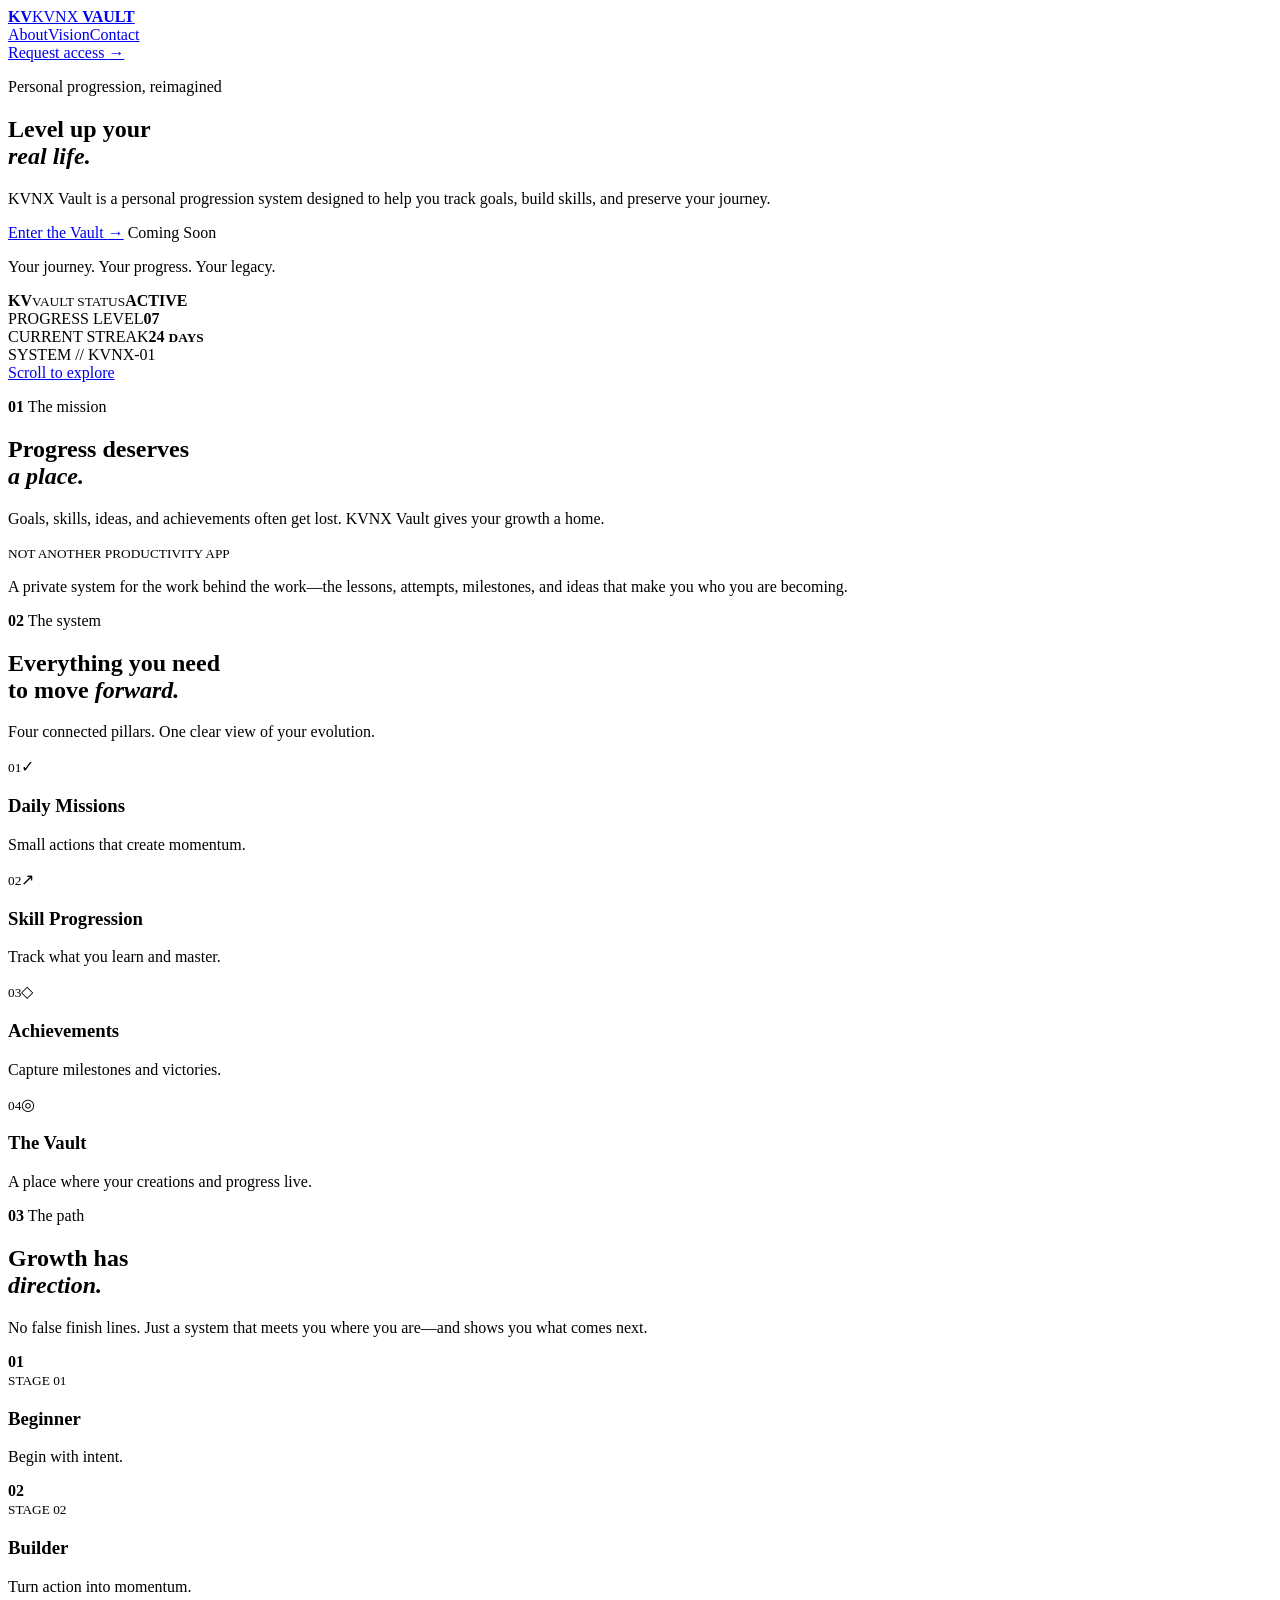
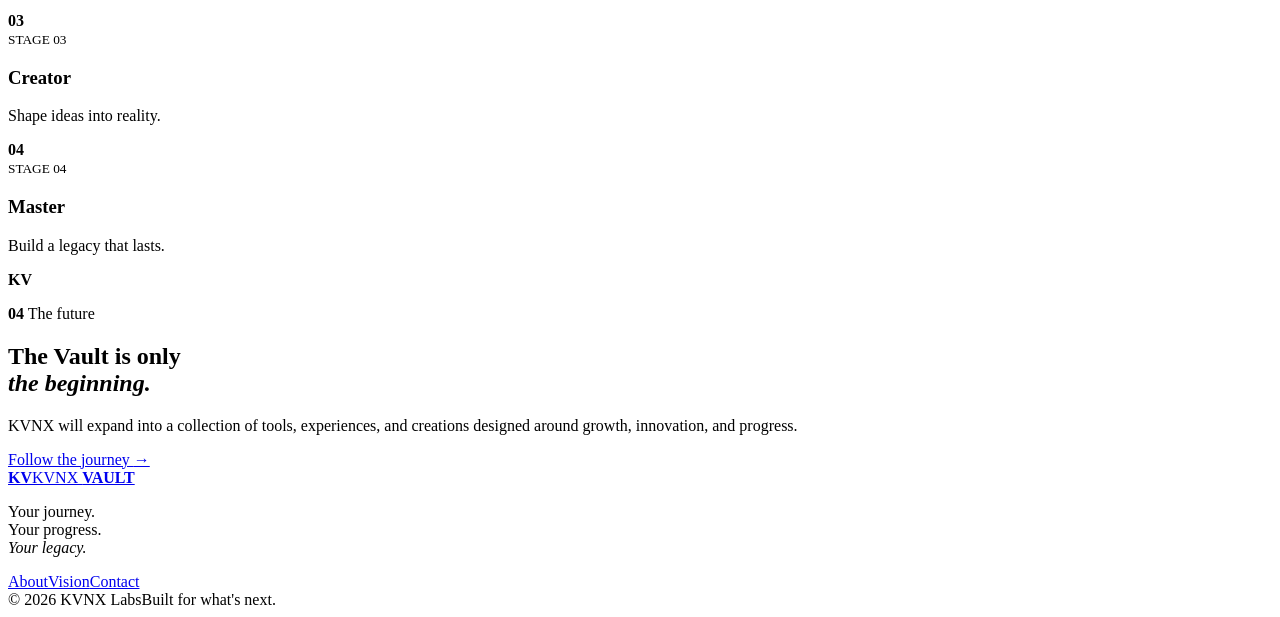
==== index.html @ 247575ec "Add initial HTML structure for KVNX Vault This file contains the initial HTML structure for the KVNX" ====
<!doctype html>
<html lang="en">
<head>
  <meta charset="utf-8">
  <meta name="viewport" content="width=device-width,initial-scale=1">
  <meta name="description" content="KVNX Vault is a personal progression system for goals, skills, achievements, and legacy.">
  <title>KVNX Vault — Level up your real life</title>
  <link rel="stylesheet" href="style.css">
  <script src="script.js" defer></script>
</head>
<body>
<main>
  <header class="header"><a class="brand" href="#top" aria-label="KVNX Vault home"><span class="mark"><b>KV</b></span><span>KVNX <b>VAULT</b></span></a><nav aria-label="Primary navigation"><a href="#mission">About</a><a href="#vision">Vision</a><a href="#contact">Contact</a></nav><a class="header-cta" href="#access">Request access <span class="arrow">→</span></a></header>
  <section class="hero" id="top"><div class="hero-copy intro"><p class="eyebrow"><i></i> Personal progression, reimagined</p><h1>Level up your<br><em>real life.</em></h1><p class="lede">KVNX Vault is a personal progression system designed to help you track goals, build skills, and preserve your journey.</p><div class="actions" id="access"><a class="button primary" href="#features">Enter the Vault <span class="arrow">→</span></a><span class="button secondary"><i class="status"></i> Coming Soon</span></div><p class="tagline">Your journey. Your progress. Your legacy.</p></div>
    <div class="vault-visual intro delay" aria-label="Conceptual personal progression dashboard"><div class="aura"></div><div class="orbit orbit-a"></div><div class="orbit orbit-b"></div><div class="vault"><div class="ring outer"></div><div class="ring middle"></div><div class="ring inner"></div><div class="core"><span class="mark"><b>KV</b></span><small>VAULT STATUS</small><strong>ACTIVE</strong></div></div><div class="metric metric-a"><span>PROGRESS LEVEL</span><strong>07</strong><div class="bar"><i></i></div></div><div class="metric metric-b"><span>CURRENT STREAK</span><strong>24 <small>DAYS</small></strong></div><span class="system">SYSTEM // KVNX-01</span></div><a class="scroll" href="#mission">Scroll to explore <i></i></a></section>
  <section class="mission section" id="mission"><p class="label"><b>01</b> The mission</p><div class="reveal"><h2>Progress deserves<br><em>a place.</em></h2><p>Goals, skills, ideas, and achievements often get lost. KVNX Vault gives your growth a home.</p></div><aside class="manifesto reveal"><small>NOT ANOTHER PRODUCTIVITY APP</small><p>A private system for the work behind the work—the lessons, attempts, milestones, and ideas that make you who you are becoming.</p></aside></section>
  <section class="features section" id="features"><div class="section-head reveal"><div><p class="label"><b>02</b> The system</p><h2>Everything you need<br>to move <em>forward.</em></h2></div><p>Four connected pillars. One clear view of your evolution.</p></div><div class="feature-grid">
    <article class="feature reveal"><small>01</small><span class="icon">✓</span><h3>Daily Missions</h3><p>Small actions that create momentum.</p><i class="rule"></i></article>
    <article class="feature reveal"><small>02</small><span class="icon">↗</span><h3>Skill Progression</h3><p>Track what you learn and master.</p><i class="rule"></i></article>
    <article class="feature reveal"><small>03</small><span class="icon">◇</span><h3>Achievements</h3><p>Capture milestones and victories.</p><i class="rule"></i></article>
    <article class="feature reveal"><small>04</small><span class="icon">◎</span><h3>The Vault</h3><p>A place where your creations and progress live.</p><i class="rule"></i></article>
  </div></section>
  <section class="progression section"><div class="path-copy reveal"><p class="label"><b>03</b> The path</p><h2>Growth has<br><em>direction.</em></h2><p>No false finish lines. Just a system that meets you where you are—and shows you what comes next.</p></div><div class="path" role="list">
    <div class="level active reveal" role="listitem"><span class="node"><b>01</b></span><div><small>STAGE 01</small><h3>Beginner</h3><p>Begin with intent.</p></div></div><div class="level reveal" role="listitem"><span class="node"><b>02</b></span><div><small>STAGE 02</small><h3>Builder</h3><p>Turn action into momentum.</p></div></div><div class="level reveal" role="listitem"><span class="node"><b>03</b></span><div><small>STAGE 03</small><h3>Creator</h3><p>Shape ideas into reality.</p></div></div><div class="level reveal" role="listitem"><span class="node"><b>04</b></span><div><small>STAGE 04</small><h3>Master</h3><p>Build a legacy that lasts.</p></div></div>
  </div></section>
  <section class="vision" id="vision"><div class="grid"></div><div class="ghost"><span class="mark"><b>KV</b></span></div><div class="vision-copy reveal"><p class="label"><b>04</b> The future</p><h2>The Vault is only<br><em>the beginning.</em></h2><p>KVNX will expand into a collection of tools, experiences, and creations designed around growth, innovation, and progress.</p><a href="#contact">Follow the journey <span class="arrow">→</span></a></div></section>
  <footer id="contact"><div class="footer-top"><a class="brand" href="#top"><span class="mark"><b>KV</b></span><span>KVNX <b>VAULT</b></span></a><p>Your journey.<br>Your progress.<br><em>Your legacy.</em></p><nav><a href="#mission">About</a><a href="#vision">Vision</a><a href="mailto:hello@kvnx.com">Contact</a></nav></div><div class="footer-bottom"><span>© 2026 KVNX Labs</span><span>Built for what's next.</span></div></footer>
</main>
</body>
</html>
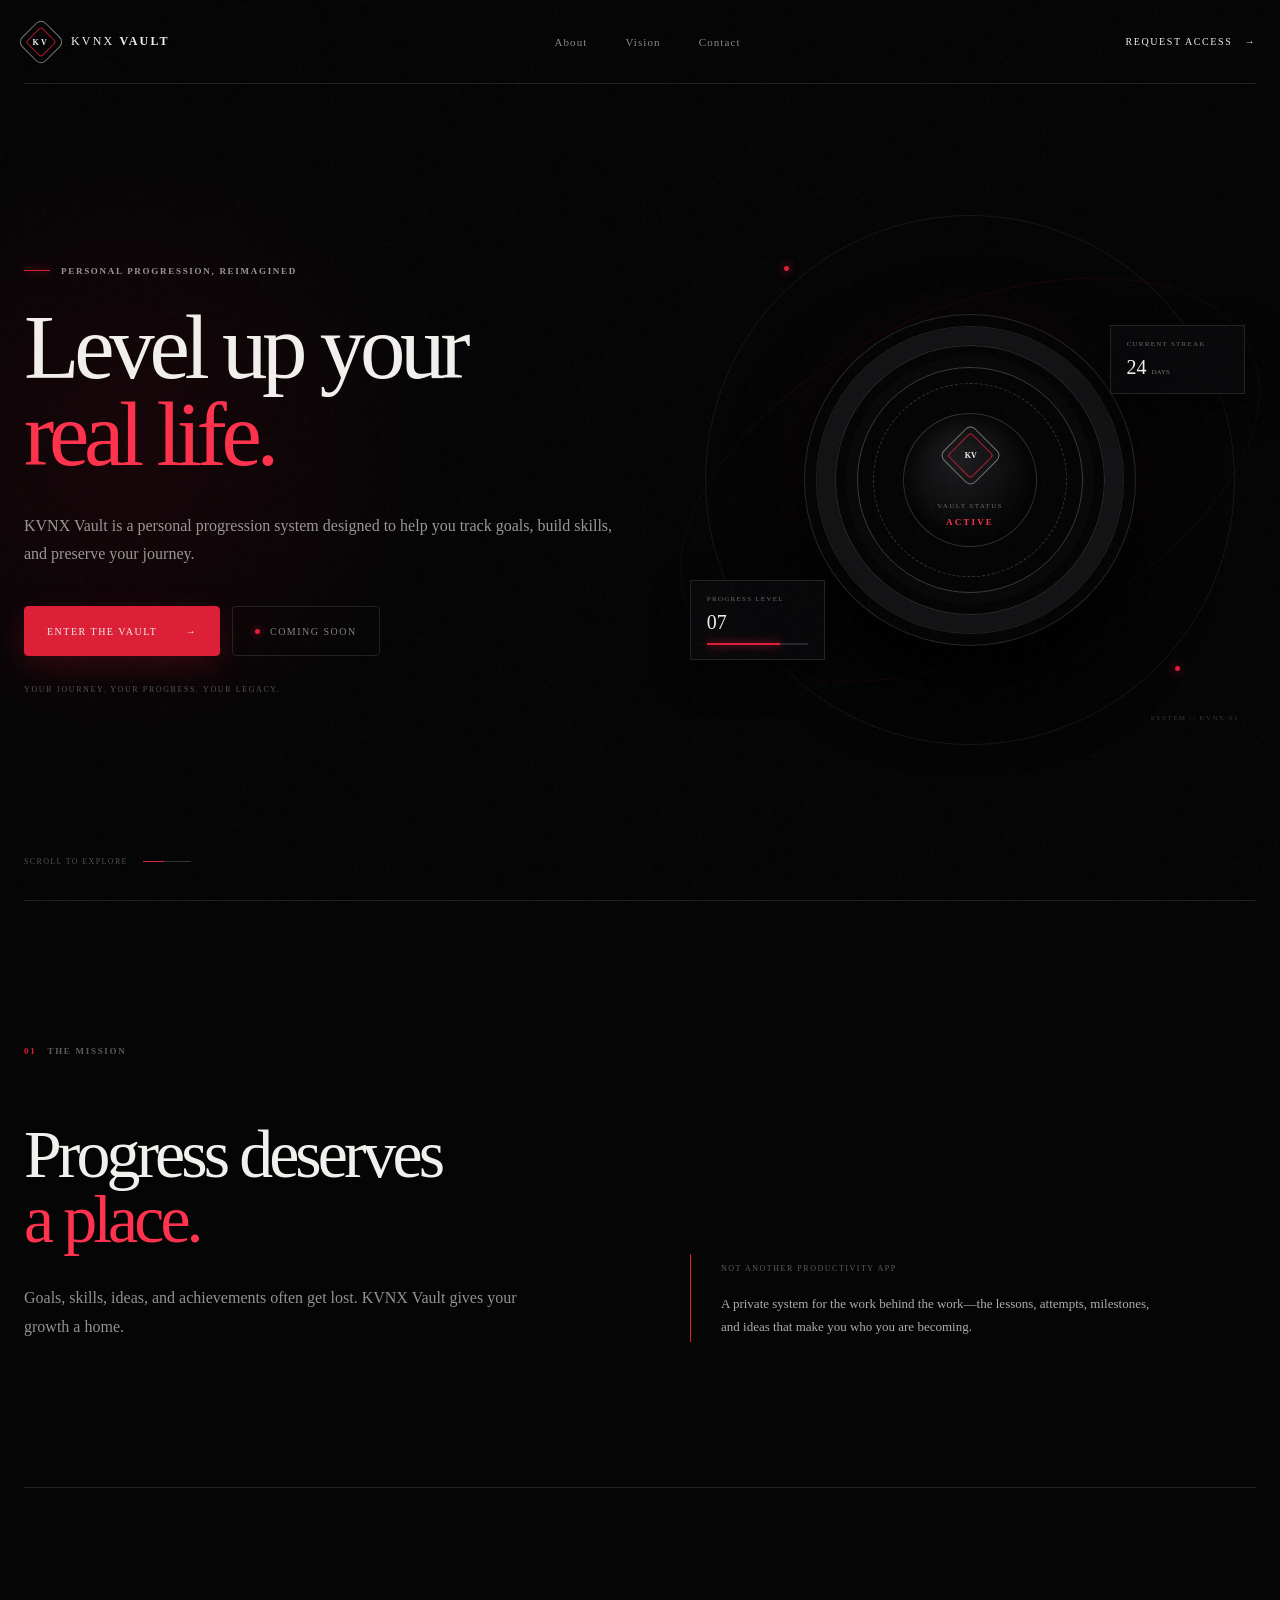
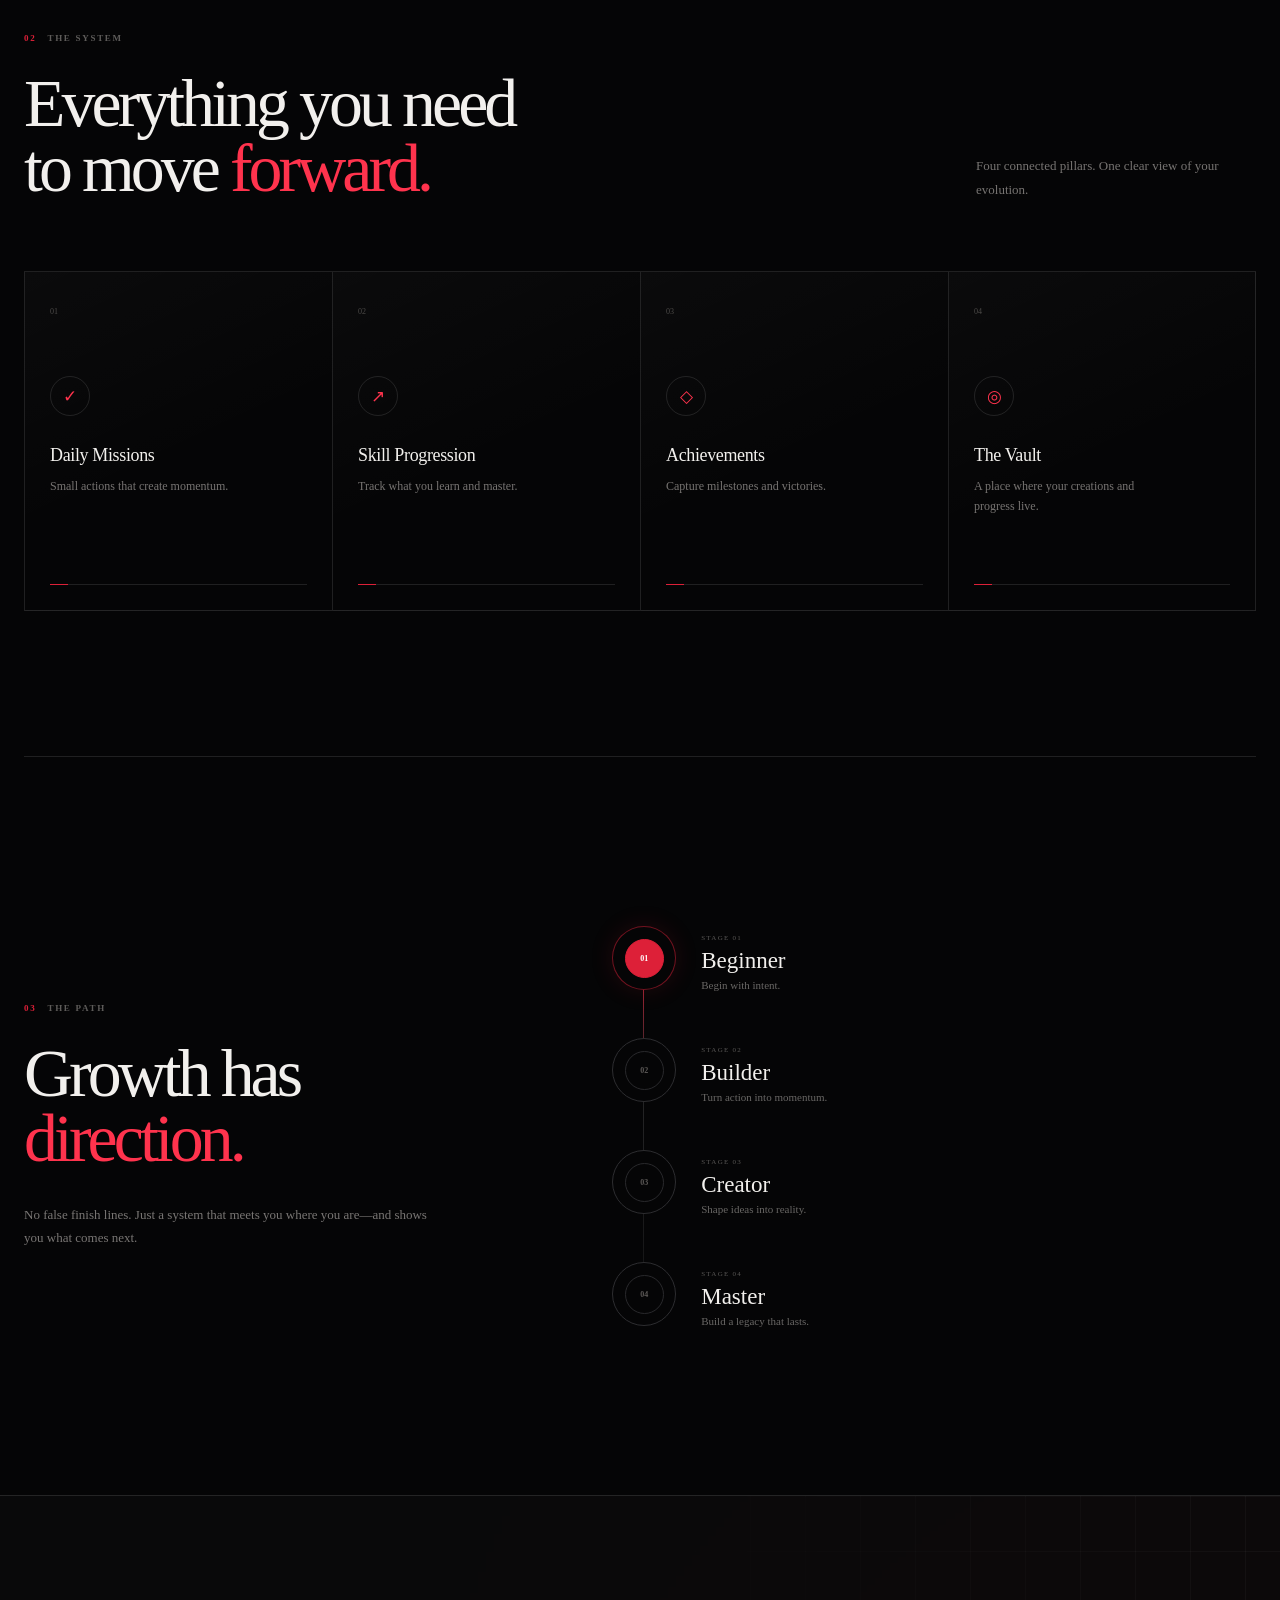
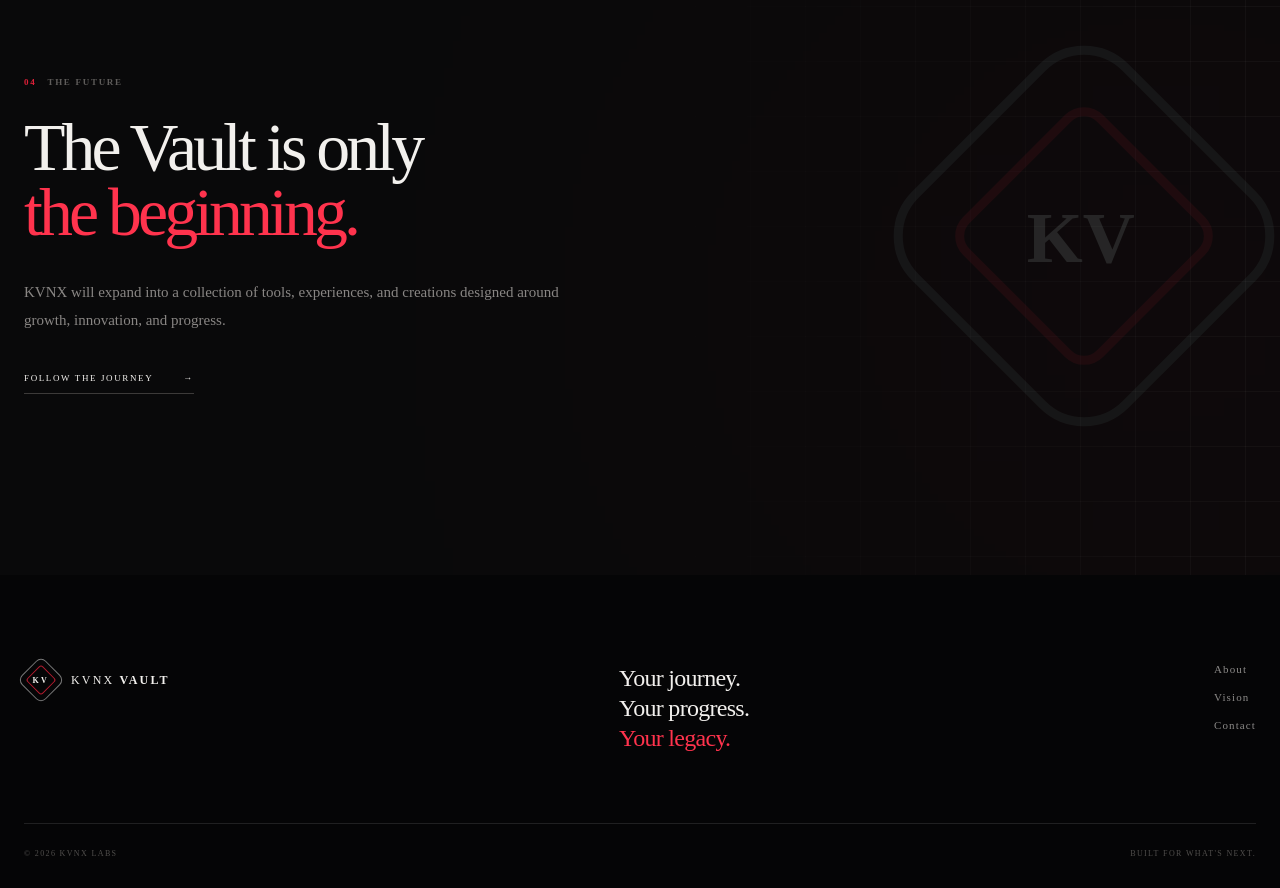
==== commit 91eef04e: "Install Vercel Speed Insights Successfully installed and configured Vercel Speed Insights for the KV" ====
--- a/index.html
+++ b/index.html
@@ -6,6 +6,10 @@
   <meta name="description" content="KVNX Vault is a personal progression system for goals, skills, achievements, and legacy.">
   <title>KVNX Vault — Level up your real life</title>
   <link rel="stylesheet" href="style.css">
+  <script>
+    window.si = window.si || function () { (window.siq = window.siq || []).push(arguments); };
+  </script>
+  <script defer src="/_vercel/speed-insights/script.js"></script>
   <script src="script.js" defer></script>
 </head>
 <body>
--- a/style.css
+++ b/style.css
@@ -0,0 +1,47 @@
+:root { --black:#050506; --panel:#0d0d0f; --white:#f2f0ed; --muted:#858381; --line:rgba(255,255,255,.11); --red:#dd2038; --red2:#ff334d; --max:1240px; }
+* { box-sizing:border-box; }
+html { scroll-behavior:smooth; background:var(--black); }
+body { margin:0; background:var(--black); color:var(--white); font-family:var(--font-geist-sans),Arial,sans-serif; -webkit-font-smoothing:antialiased; overflow-x:hidden; }
+body::after { content:""; position:fixed; inset:0; pointer-events:none; z-index:99; opacity:.025; background:url("data:image/svg+xml,%3Csvg viewBox='0 0 160 160' xmlns='http://www.w3.org/2000/svg'%3E%3Cfilter id='n'%3E%3CfeTurbulence baseFrequency='.9' numOctaves='3'/%3E%3C/filter%3E%3Crect width='100%25' height='100%25' filter='url(%23n)'/%3E%3C/svg%3E"); }
+a { color:inherit; text-decoration:none; }
+em { color:var(--red2); font-style:normal; }
+
+.header { width:min(calc(100% - 48px),var(--max)); height:84px; position:absolute; z-index:10; top:0; left:50%; translate:-50% 0; display:flex; align-items:center; justify-content:space-between; border-bottom:1px solid var(--line); }
+.brand { display:flex; align-items:center; gap:13px; }
+.brand>span { font-size:12px; font-weight:300; letter-spacing:.18em; }.brand>span b { font-weight:700; }
+.mark { position:relative; width:34px; height:34px; display:grid; place-items:center; border:1px solid #777; border-radius:7px; rotate:45deg; }
+.mark::after { content:""; position:absolute; inset:5px; border:1px solid rgba(221,32,56,.8); border-radius:3px; }.mark b { font-size:8px; rotate:-45deg; z-index:1; }
+.header nav,.footer-top nav { display:flex; gap:38px; }.header nav a,.footer-top nav a { font-size:11px; color:#8b8987; letter-spacing:.1em; transition:.25s; }.header nav a:hover,.footer-top nav a:hover { color:white; }
+.header-cta { font-size:10px; text-transform:uppercase; letter-spacing:.16em; display:flex; gap:12px; align-items:center; }.arrow { transition:translate .25s; }.header-cta:hover .arrow,.primary:hover .arrow,.vision-copy a:hover .arrow { translate:4px 0; }
+
+.hero { min-height:820px; height:100svh; max-height:980px; position:relative; overflow:hidden; padding:120px max(24px,calc((100vw - var(--max))/2)) 60px; display:grid; grid-template-columns:1.05fr .95fr; align-items:center; gap:28px; }
+.hero::before { content:""; position:absolute; width:50vw; height:70vh; left:-15%; top:15%; background:radial-gradient(ellipse,rgba(140,10,30,.14),transparent 70%); }
+.hero-copy { position:relative; z-index:2; }.eyebrow,.label { margin:0 0 28px; display:flex; align-items:center; gap:11px; text-transform:uppercase; letter-spacing:.19em; color:#9a9896; font-size:9px; font-weight:600; }.eyebrow i { width:26px; height:1px; background:var(--red); box-shadow:0 0 8px var(--red); }.label { color:#5e5c5a; }.label b { color:var(--red); }
+h1,h2 { margin:0; font-weight:300; line-height:.96; letter-spacing:-.058em; }h1 { font-size:clamp(68px,7.1vw,108px); }.lede { max-width:590px; margin:34px 0 0; color:#9a9896; font-size:16px; line-height:1.75; font-weight:300; }
+.actions { display:flex; gap:12px; margin-top:38px; }.button { min-height:50px; padding:0 22px; border:1px solid var(--line); border-radius:4px; display:flex; align-items:center; gap:28px; text-transform:uppercase; letter-spacing:.15em; font-size:10px; }.primary { background:var(--red); border-color:var(--red); box-shadow:0 10px 32px rgba(221,32,56,.2); transition:.25s; }.primary:hover { background:#ed2841; translate:0 -2px; box-shadow:0 14px 38px rgba(221,32,56,.3); }.secondary { color:#858381; gap:10px; }.status { width:5px; height:5px; border-radius:50%; background:var(--red); box-shadow:0 0 8px var(--red); animation:pulse 2s infinite; }.tagline { margin:29px 0 0; color:#545250; font-size:8px; letter-spacing:.2em; text-transform:uppercase; }
+
+.vault-visual { height:620px; display:grid; place-items:center; position:relative; isolation:isolate; }.aura { position:absolute; width:450px; height:450px; border-radius:50%; background:radial-gradient(circle,rgba(210,20,48,.25),rgba(100,5,24,.06) 48%,transparent 70%); filter:blur(10px); }.orbit { position:absolute; border:1px solid rgba(255,255,255,.075); border-radius:50%; }.orbit-a { width:530px;height:530px;animation:rotate 50s linear infinite; }.orbit-b { width:620px;height:340px;rotate:-25deg;border-color:rgba(221,32,56,.1); }.orbit-a::before,.orbit-a::after { content:"";position:absolute;width:5px;height:5px;border-radius:50%;background:var(--red);box-shadow:0 0 10px var(--red); }.orbit-a::before{top:50px;left:78px}.orbit-a::after{right:54px;bottom:73px}
+.vault { position:relative; width:330px;height:330px;border-radius:50%;display:grid;place-items:center;background:#050506;box-shadow:0 0 0 1px #27272a,0 40px 80px #000; }.ring { position:absolute;border-radius:50%; }.outer { inset:12px;border:18px solid #131315;box-shadow:inset 0 0 0 1px #2c2c30,0 0 0 1px #222; }.middle { inset:52px;border:1px solid #3b3b3f;box-shadow:0 0 0 11px #09090a; }.middle::before { content:"";position:absolute;inset:15px;border:1px dashed #333;border-radius:50%; }.inner { inset:98px;border:1px solid rgba(255,255,255,.15);background:radial-gradient(circle at 42% 35%,#1d1d20,#080809 62%);box-shadow:inset 0 0 25px #000; }.core { z-index:2;display:flex;flex-direction:column;align-items:center; }.core .mark { width:45px;height:45px;margin-bottom:24px; }.core small { color:#6c6a68;font-size:7px;letter-spacing:.2em; }.core strong { margin-top:7px;color:var(--red2);font-size:9px;letter-spacing:.24em; }
+.metric { position:absolute;z-index:4;min-width:135px;padding:14px 16px;border:1px solid var(--line);background:rgba(11,11,13,.8);backdrop-filter:blur(10px);box-shadow:0 14px 35px #0008; }.metric>span { display:block;color:#6b6967;font-size:7px;letter-spacing:.18em;margin-bottom:8px; }.metric strong { font-size:20px;font-weight:300; }.metric strong small { color:#777;font-size:7px; }.metric-a { left:1%;bottom:21%; }.metric-b { right:2%;top:25%; }.bar { height:2px;background:#29292c;margin-top:9px; }.bar i { display:block;width:72%;height:100%;background:var(--red);box-shadow:0 0 8px var(--red); }.system { position:absolute;right:3%;bottom:11%;color:#3c3a39;font-size:7px;letter-spacing:.2em; }
+.scroll { position:absolute;left:max(24px,calc((100vw - var(--max))/2));bottom:34px;color:#53514f;font-size:8px;text-transform:uppercase;letter-spacing:.17em;display:flex;gap:15px;align-items:center; }.scroll i { width:48px;height:1px;background:#333;position:relative;overflow:hidden; }.scroll i::after { content:"";position:absolute;width:45%;height:100%;background:var(--red);animation:scan 2.6s infinite; }
+
+.section { width:min(calc(100% - 48px),var(--max));margin:auto;padding:145px 0;border-top:1px solid var(--line); }.mission { display:grid;grid-template-columns:1fr 1fr;gap:38px 100px; }.mission>.label { grid-column:1/-1; }.mission h2,.section-head h2,.progression h2,.vision h2 { font-size:clamp(48px,5.3vw,76px); }.mission>div>p { max-width:540px;margin:32px 0 0;color:#94918f;font-size:16px;line-height:1.8; }.manifesto { align-self:end;max-width:470px;border-left:1px solid var(--red);padding:3px 0 3px 30px; }.manifesto small { color:#5f5d5b;font-size:8px;letter-spacing:.19em; }.manifesto p { margin:17px 0 0;color:#afacaa;font-size:13px;line-height:1.8; }
+.section-head { display:flex;justify-content:space-between;align-items:end;margin-bottom:70px; }.section-head>p { max-width:280px;margin:0;color:#777472;font-size:13px;line-height:1.8; }.feature-grid { display:grid;grid-template-columns:repeat(4,1fr); }.feature { min-height:340px;padding:28px 25px;position:relative;border:1px solid var(--line);border-right:0;overflow:hidden;background:linear-gradient(155deg,#ffffff06,transparent 55%);transition:.35s; }.feature:last-child { border-right:1px solid var(--line); }.feature:hover { translate:0 -8px;border-color:#ffffff38;background:linear-gradient(155deg,#ffffff0c,transparent 58%); }.feature>small { color:#4d4b49;font-size:8px; }.icon { width:40px;height:40px;margin-top:58px;border:1px solid var(--line);border-radius:50%;display:grid;place-items:center;color:var(--red2);font-size:17px; }.feature h3 { margin:29px 0 11px;font-size:18px;font-weight:400;letter-spacing:-.02em; }.feature p { max-width:190px;margin:0;color:#777472;font-size:12px;line-height:1.65; }.rule { position:absolute;left:25px;right:25px;bottom:25px;height:1px;background:var(--line); }.rule::before { content:"";position:absolute;width:18px;height:1px;background:var(--red); }
+
+.progression { display:grid;grid-template-columns:.82fr 1.18fr;gap:11vw;align-items:center; }.path-copy>p:last-child { max-width:410px;margin:32px 0 0;color:#797674;font-size:13px;line-height:1.8; }.path { position:relative; }.path::before { content:"";position:absolute;left:31px;top:35px;bottom:35px;width:1px;background:linear-gradient(var(--red),#ffffff22 37%,#ffffff0d); }.level { min-height:112px;display:grid;grid-template-columns:64px 1fr;align-items:center;gap:25px;opacity:.57;transition:.3s; }.level:hover,.level.active { opacity:1; }.node { width:64px;height:64px;border-radius:50%;background:var(--black);border:1px solid #2d2d30;display:grid;place-items:center;z-index:1; }.node b { width:39px;height:39px;border-radius:50%;border:1px solid #29292c;display:grid;place-items:center;color:#5c5957;font-size:8px; }.active .node { border-color:#dd203880;box-shadow:0 0 24px #dd203820; }.active .node b { background:var(--red);border-color:var(--red);color:white; }.level small { color:#595755;font-size:7px;letter-spacing:.18em; }.level h3 { margin:4px 0 5px;font-size:23px;font-weight:300; }.level p { margin:0;color:#696765;font-size:11px; }
+
+.vision { min-height:680px;padding:145px max(24px,calc((100vw - var(--max))/2));position:relative;overflow:hidden;display:flex;align-items:center;background:#09090a;border-top:1px solid var(--line); }.grid { position:absolute;inset:0 0 0 50%;background-image:linear-gradient(#ffffff09 1px,transparent 1px),linear-gradient(90deg,#ffffff09 1px,transparent 1px);background-size:55px 55px;mask-image:linear-gradient(90deg,transparent,#000); }.ghost { position:absolute;right:14%;scale:9;opacity:.12; }.ghost::before { content:"";position:absolute;width:50px;height:50px;background:var(--red);filter:blur(35px); }.vision-copy { max-width:730px;z-index:1; }.vision-copy>p:not(.label) { max-width:570px;margin:34px 0 0;color:#898684;font-size:15px;line-height:1.85; }.vision-copy>a { margin-top:38px;padding-bottom:10px;border-bottom:1px solid #3c3a39;display:inline-flex;gap:30px;text-transform:uppercase;font-size:9px;letter-spacing:.18em; }
+
+footer { width:min(calc(100% - 48px),var(--max));margin:auto;padding:88px 0 30px; }.footer-top { display:grid;grid-template-columns:1fr 1fr auto;align-items:start;padding-bottom:70px; }.footer-top>p { margin:0;font-size:24px;line-height:1.25;font-weight:300;letter-spacing:-.03em; }.footer-top nav { flex-direction:column;gap:16px; }.footer-bottom { padding-top:25px;border-top:1px solid var(--line);display:flex;justify-content:space-between;color:#504e4c;font-size:8px;letter-spacing:.17em;text-transform:uppercase; }
+
+.intro { animation:intro .9s cubic-bezier(.2,.7,.2,1) both; }.delay { animation-delay:.18s; }.reveal { animation:reveal .8s both;animation-timeline:view();animation-range:entry 5% cover 24%; }
+@keyframes intro { from{opacity:0;translate:0 18px}to{opacity:1;translate:0 0} }@keyframes reveal { from{opacity:0;transform:translateY(18px)}to{opacity:1;transform:translateY(0)} }@keyframes rotate{to{transform:rotate(360deg)}}@keyframes pulse{50%{opacity:.3}}@keyframes scan{from{left:-50%}to{left:110%}}
+
+@media(max-width:1024px){.hero{grid-template-columns:1fr 420px}.vault-visual{scale:.85}.feature-grid{grid-template-columns:repeat(2,1fr)}.feature:nth-child(2){border-right:1px solid var(--line)}.feature:nth-child(n+3){border-top:0}.progression{gap:60px}}
+@media(max-width:760px){.header{width:calc(100% - 36px);height:70px}.header nav,.header-cta{display:none}.brand>span{font-size:11px}.mark{width:29px;height:29px}.hero{min-height:900px;height:auto;max-height:none;padding:130px 18px 65px;display:block}h1{font-size:clamp(55px,17vw,74px)}.lede{font-size:15px}.actions{max-width:290px;flex-direction:column}.button{justify-content:space-between}.secondary{justify-content:flex-start}.vault-visual{height:500px;margin:20px -65px -35px;scale:.7}.scroll{display:none}.section{width:calc(100% - 36px);padding:100px 0}.mission,.progression{grid-template-columns:1fr;gap:58px}.mission>.label{grid-column:auto;margin-bottom:-10px}.manifesto{padding-left:22px}.mission h2,.section-head h2,.progression h2,.vision h2{font-size:clamp(45px,13vw,60px)}.section-head{display:block}.section-head>p{margin-top:28px}.feature-grid{grid-template-columns:1fr}.feature{min-height:290px;border-right:1px solid var(--line);border-top:0}.feature:first-child{border-top:1px solid var(--line)}.icon{margin-top:38px}.vision{min-height:620px;padding:105px 18px}.grid{left:15%}.ghost{right:20%;scale:6;opacity:.09}footer{width:calc(100% - 36px);padding-top:70px}.footer-top{grid-template-columns:1fr;gap:48px}.footer-top nav{flex-direction:row;gap:28px}.footer-bottom{gap:20px}}
+@media(prefers-reduced-motion:reduce){html{scroll-behavior:auto}*,*::before,*::after{animation-duration:.01ms!important;animation-iteration-count:1!important}}
+
+@supports not (animation-timeline: view()) {
+  .reveal { opacity: 0; animation: none; transform: translateY(18px); transition: opacity .7s ease, transform .7s ease; }
+  .reveal.is-visible { opacity: 1; transform: translateY(0); }
+}
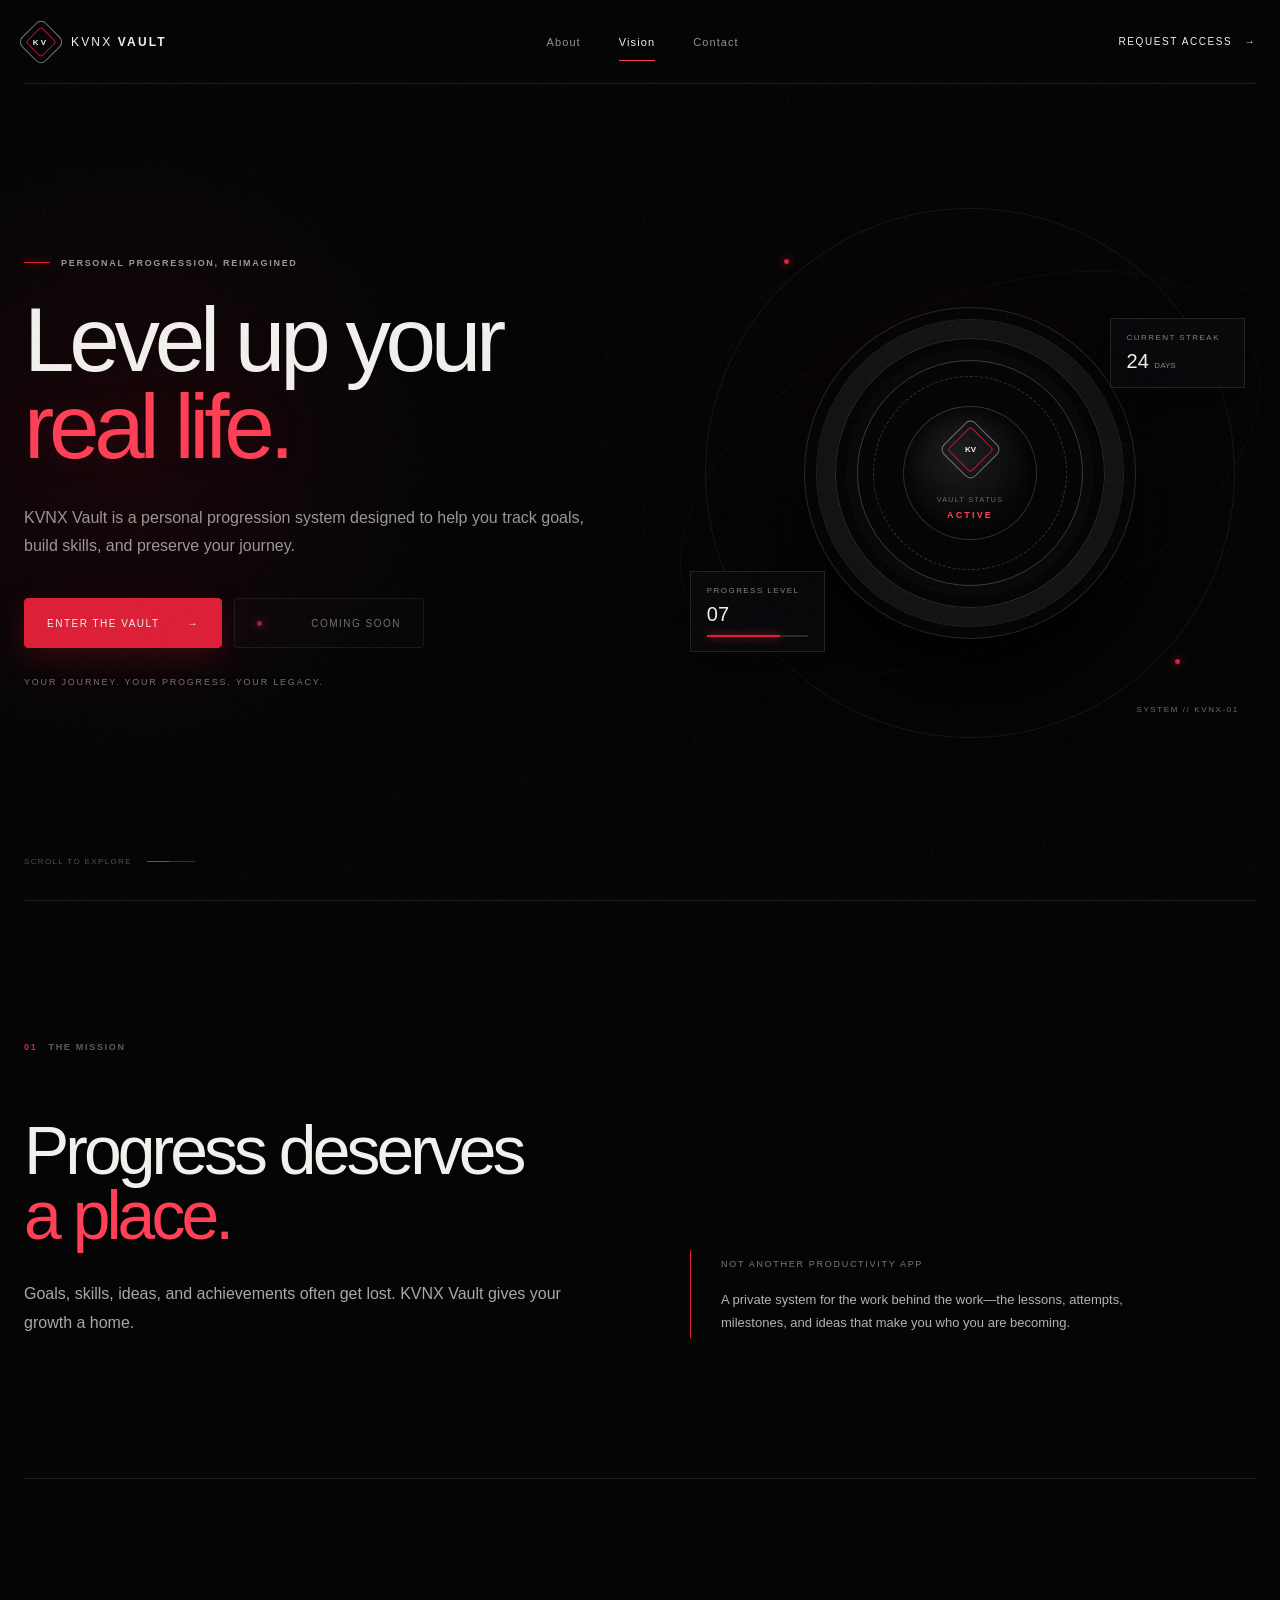
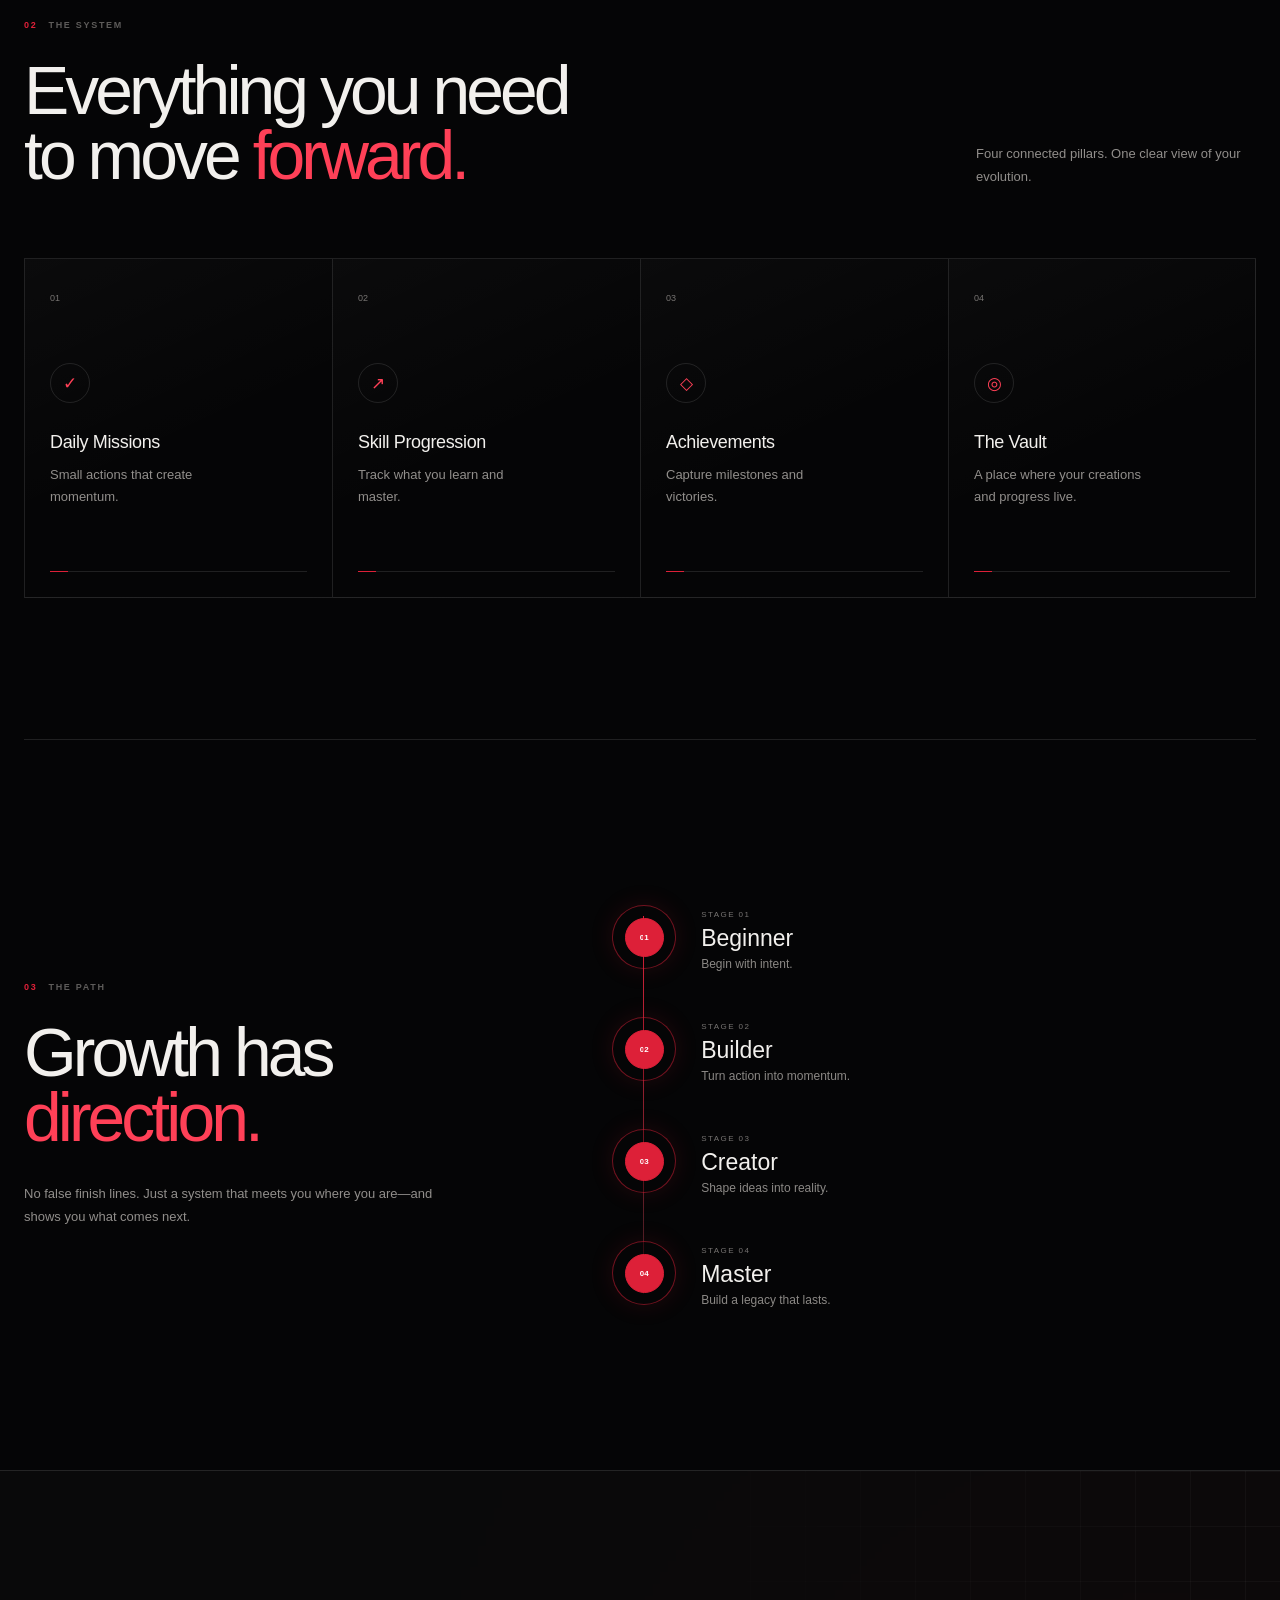
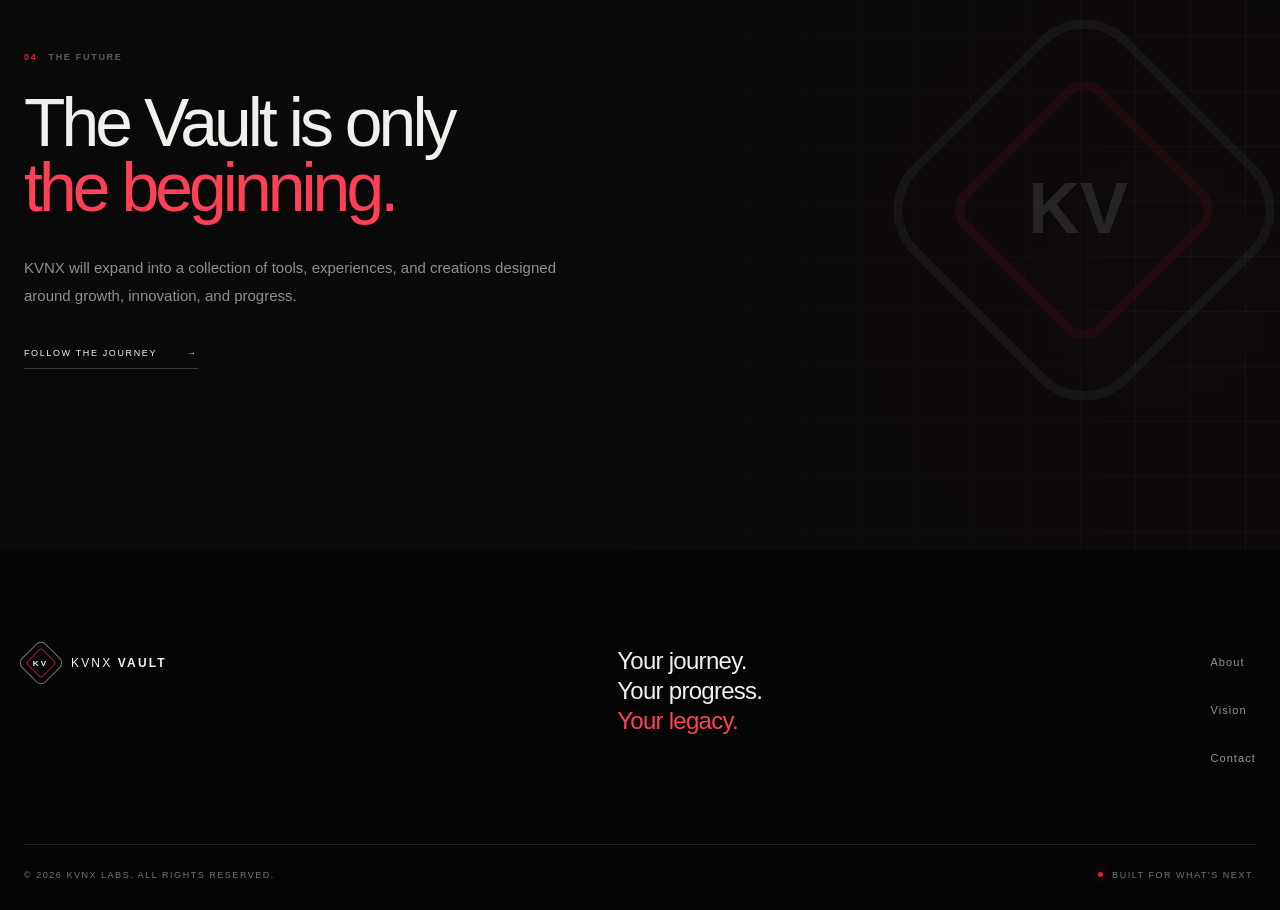
==== commit 9bd41c14: "Sprint 1 complete" ====
--- a/index.html
+++ b/index.html
@@ -1,34 +1,265 @@
 <!doctype html>
 <html lang="en">
-<head>
-  <meta charset="utf-8">
-  <meta name="viewport" content="width=device-width,initial-scale=1">
-  <meta name="description" content="KVNX Vault is a personal progression system for goals, skills, achievements, and legacy.">
-  <title>KVNX Vault — Level up your real life</title>
-  <link rel="stylesheet" href="style.css">
-  <script>
-    window.si = window.si || function () { (window.siq = window.siq || []).push(arguments); };
-  </script>
-  <script defer src="/_vercel/speed-insights/script.js"></script>
-  <script src="script.js" defer></script>
-</head>
-<body>
-<main>
-  <header class="header"><a class="brand" href="#top" aria-label="KVNX Vault home"><span class="mark"><b>KV</b></span><span>KVNX <b>VAULT</b></span></a><nav aria-label="Primary navigation"><a href="#mission">About</a><a href="#vision">Vision</a><a href="#contact">Contact</a></nav><a class="header-cta" href="#access">Request access <span class="arrow">→</span></a></header>
-  <section class="hero" id="top"><div class="hero-copy intro"><p class="eyebrow"><i></i> Personal progression, reimagined</p><h1>Level up your<br><em>real life.</em></h1><p class="lede">KVNX Vault is a personal progression system designed to help you track goals, build skills, and preserve your journey.</p><div class="actions" id="access"><a class="button primary" href="#features">Enter the Vault <span class="arrow">→</span></a><span class="button secondary"><i class="status"></i> Coming Soon</span></div><p class="tagline">Your journey. Your progress. Your legacy.</p></div>
-    <div class="vault-visual intro delay" aria-label="Conceptual personal progression dashboard"><div class="aura"></div><div class="orbit orbit-a"></div><div class="orbit orbit-b"></div><div class="vault"><div class="ring outer"></div><div class="ring middle"></div><div class="ring inner"></div><div class="core"><span class="mark"><b>KV</b></span><small>VAULT STATUS</small><strong>ACTIVE</strong></div></div><div class="metric metric-a"><span>PROGRESS LEVEL</span><strong>07</strong><div class="bar"><i></i></div></div><div class="metric metric-b"><span>CURRENT STREAK</span><strong>24 <small>DAYS</small></strong></div><span class="system">SYSTEM // KVNX-01</span></div><a class="scroll" href="#mission">Scroll to explore <i></i></a></section>
-  <section class="mission section" id="mission"><p class="label"><b>01</b> The mission</p><div class="reveal"><h2>Progress deserves<br><em>a place.</em></h2><p>Goals, skills, ideas, and achievements often get lost. KVNX Vault gives your growth a home.</p></div><aside class="manifesto reveal"><small>NOT ANOTHER PRODUCTIVITY APP</small><p>A private system for the work behind the work—the lessons, attempts, milestones, and ideas that make you who you are becoming.</p></aside></section>
-  <section class="features section" id="features"><div class="section-head reveal"><div><p class="label"><b>02</b> The system</p><h2>Everything you need<br>to move <em>forward.</em></h2></div><p>Four connected pillars. One clear view of your evolution.</p></div><div class="feature-grid">
-    <article class="feature reveal"><small>01</small><span class="icon">✓</span><h3>Daily Missions</h3><p>Small actions that create momentum.</p><i class="rule"></i></article>
-    <article class="feature reveal"><small>02</small><span class="icon">↗</span><h3>Skill Progression</h3><p>Track what you learn and master.</p><i class="rule"></i></article>
-    <article class="feature reveal"><small>03</small><span class="icon">◇</span><h3>Achievements</h3><p>Capture milestones and victories.</p><i class="rule"></i></article>
-    <article class="feature reveal"><small>04</small><span class="icon">◎</span><h3>The Vault</h3><p>A place where your creations and progress live.</p><i class="rule"></i></article>
-  </div></section>
-  <section class="progression section"><div class="path-copy reveal"><p class="label"><b>03</b> The path</p><h2>Growth has<br><em>direction.</em></h2><p>No false finish lines. Just a system that meets you where you are—and shows you what comes next.</p></div><div class="path" role="list">
-    <div class="level active reveal" role="listitem"><span class="node"><b>01</b></span><div><small>STAGE 01</small><h3>Beginner</h3><p>Begin with intent.</p></div></div><div class="level reveal" role="listitem"><span class="node"><b>02</b></span><div><small>STAGE 02</small><h3>Builder</h3><p>Turn action into momentum.</p></div></div><div class="level reveal" role="listitem"><span class="node"><b>03</b></span><div><small>STAGE 03</small><h3>Creator</h3><p>Shape ideas into reality.</p></div></div><div class="level reveal" role="listitem"><span class="node"><b>04</b></span><div><small>STAGE 04</small><h3>Master</h3><p>Build a legacy that lasts.</p></div></div>
-  </div></section>
-  <section class="vision" id="vision"><div class="grid"></div><div class="ghost"><span class="mark"><b>KV</b></span></div><div class="vision-copy reveal"><p class="label"><b>04</b> The future</p><h2>The Vault is only<br><em>the beginning.</em></h2><p>KVNX will expand into a collection of tools, experiences, and creations designed around growth, innovation, and progress.</p><a href="#contact">Follow the journey <span class="arrow">→</span></a></div></section>
-  <footer id="contact"><div class="footer-top"><a class="brand" href="#top"><span class="mark"><b>KV</b></span><span>KVNX <b>VAULT</b></span></a><p>Your journey.<br>Your progress.<br><em>Your legacy.</em></p><nav><a href="#mission">About</a><a href="#vision">Vision</a><a href="mailto:hello@kvnx.com">Contact</a></nav></div><div class="footer-bottom"><span>© 2026 KVNX Labs</span><span>Built for what's next.</span></div></footer>
-</main>
-</body>
+  <head>
+    <meta charset="utf-8" />
+    <meta name="viewport" content="width=device-width, initial-scale=1" />
+    <meta
+      name="description"
+      content="KVNX Vault is a personal progression system designed to help you track goals, build skills, and preserve your journey."
+    />
+    <meta name="robots" content="index, follow" />
+    <meta name="color-scheme" content="dark" />
+    <meta name="theme-color" content="#050506" />
+
+    <meta property="og:type" content="website" />
+    <meta property="og:site_name" content="KVNX Vault" />
+    <meta property="og:title" content="KVNX Vault — Level up your real life" />
+    <meta
+      property="og:description"
+      content="Track goals, build skills, and preserve your journey with a personal progression system built for lasting growth."
+    />
+    <meta property="og:url" content="https://kvnxlabs.com/" />
+    <meta
+      property="og:image"
+      content="https://kvnxlabs.com/assets/icons/kvnx-icon.png"
+    />
+    <meta property="og:image:alt" content="KVNX logo" />
+
+    <meta name="twitter:card" content="summary" />
+    <meta name="twitter:title" content="KVNX Vault — Level up your real life" />
+    <meta
+      name="twitter:description"
+      content="A personal progression system for goals, skills, achievements, and legacy."
+    />
+    <meta
+      name="twitter:image"
+      content="https://kvnxlabs.com/assets/icons/kvnx-icon.png"
+    />
+
+    <link rel="canonical" href="https://kvnxlabs.com/" />
+    <link rel="icon" href="assets/icons/kvnx-mark.svg" type="image/svg+xml" />
+    <link rel="apple-touch-icon" href="assets/icons/kvnx-icon.png" />
+    <title>KVNX Vault | Personal Progression System</title>
+    <link rel="stylesheet" href="css/style.css" />
+    <script src="js/script.js" defer></script>
+  </head>
+  <body>
+    <a class="skip-link" href="#main-content">Skip to content</a>
+    <main>
+      <header class="header">
+        <a class="brand" href="#main-content" aria-label="KVNX Vault home"
+          ><span class="mark"><b>KV</b></span
+          ><span>KVNX <b>VAULT</b></span></a
+        >
+        <nav aria-label="Primary navigation" data-section-nav>
+          <a href="#mission" data-nav-key="about">About</a
+          ><a href="#vision" data-nav-key="vision">Vision</a
+          ><a href="#contact" data-nav-key="contact">Contact</a>
+        </nav>
+        <a
+          class="header-cta"
+          href="mailto:hello@kvnx.com?subject=KVNX%20Vault%20early%20access"
+          >Request access <span class="arrow">→</span></a
+        >
+      </header>
+      <section class="hero" id="main-content" tabindex="-1">
+        <div class="hero-copy intro">
+          <p class="eyebrow"><i></i> Personal progression, reimagined</p>
+          <h1>Level up your<br /><em>real life.</em></h1>
+          <p class="lede">
+            KVNX Vault is a personal progression system designed to help you
+            track goals, build skills, and preserve your journey.
+          </p>
+          <div class="actions">
+            <a class="button primary" href="#features"
+              >Enter the Vault <span class="arrow" aria-hidden="true">→</span></a
+            ><button class="button secondary" type="button" disabled>
+              <i class="status" aria-hidden="true"></i> Coming Soon
+            </button>
+          </div>
+          <p class="tagline">Your journey. Your progress. Your legacy.</p>
+        </div>
+        <div
+          class="vault-visual intro delay"
+          data-vault-visual
+          role="img"
+          aria-label="Conceptual personal progression dashboard"
+        >
+          <div class="aura"></div>
+          <div class="orbit orbit-a"></div>
+          <div class="orbit orbit-b"></div>
+          <div class="vault">
+            <div class="ring outer"></div>
+            <div class="ring middle"></div>
+            <div class="ring inner"></div>
+            <div class="core">
+              <span class="mark"><b>KV</b></span
+              ><small>VAULT STATUS</small><strong>ACTIVE</strong>
+            </div>
+          </div>
+          <div class="metric metric-a">
+            <span>PROGRESS LEVEL</span><strong>07</strong>
+            <div class="bar"><i></i></div>
+          </div>
+          <div class="metric metric-b">
+            <span>CURRENT STREAK</span><strong>24 <small>DAYS</small></strong>
+          </div>
+          <span class="system">SYSTEM // KVNX-01</span>
+        </div>
+        <a class="scroll" href="#mission">Scroll to explore <i></i></a>
+      </section>
+      <section
+        class="mission section"
+        id="mission"
+        data-section
+        data-nav-key="about"
+      >
+        <p class="label"><b>01</b> The mission</p>
+        <div class="reveal">
+          <h2>Progress deserves<br /><em>a place.</em></h2>
+          <p>
+            Goals, skills, ideas, and achievements often get lost. KVNX Vault
+            gives your growth a home.
+          </p>
+        </div>
+        <aside class="manifesto reveal">
+          <small>NOT ANOTHER PRODUCTIVITY APP</small>
+          <p>
+            A private system for the work behind the work—the lessons, attempts,
+            milestones, and ideas that make you who you are becoming.
+          </p>
+        </aside>
+      </section>
+      <section
+        class="features section"
+        id="features"
+        data-section
+        data-nav-key="about"
+      >
+        <div class="section-head reveal">
+          <div>
+            <p class="label"><b>02</b> The system</p>
+            <h2>Everything you need<br />to move <em>forward.</em></h2>
+          </div>
+          <p>Four connected pillars. One clear view of your evolution.</p>
+        </div>
+        <div class="feature-grid">
+          <article class="feature reveal">
+            <small>01</small><span class="icon" aria-hidden="true">✓</span>
+            <h3>Daily Missions</h3>
+            <p>Small actions that create momentum.</p>
+            <i class="rule"></i>
+          </article>
+          <article class="feature reveal">
+            <small>02</small><span class="icon" aria-hidden="true">↗</span>
+            <h3>Skill Progression</h3>
+            <p>Track what you learn and master.</p>
+            <i class="rule"></i>
+          </article>
+          <article class="feature reveal">
+            <small>03</small><span class="icon" aria-hidden="true">◇</span>
+            <h3>Achievements</h3>
+            <p>Capture milestones and victories.</p>
+            <i class="rule"></i>
+          </article>
+          <article class="feature reveal">
+            <small>04</small><span class="icon" aria-hidden="true">◎</span>
+            <h3>The Vault</h3>
+            <p>A place where your creations and progress live.</p>
+            <i class="rule"></i>
+          </article>
+        </div>
+      </section>
+      <section
+        class="progression section"
+        id="progression"
+        data-progression
+        data-section
+        data-nav-key="about"
+      >
+        <div class="path-copy reveal">
+          <p class="label"><b>03</b> The path</p>
+          <h2>Growth has<br /><em>direction.</em></h2>
+          <p>
+            No false finish lines. Just a system that meets you where you
+            are—and shows you what comes next.
+          </p>
+        </div>
+        <div class="path" role="list">
+          <div class="level reveal" role="listitem" data-progress-step>
+            <span class="node"><b>01</b></span>
+            <div>
+              <small>STAGE 01</small>
+              <h3>Beginner</h3>
+              <p>Begin with intent.</p>
+            </div>
+          </div>
+          <div class="level reveal" role="listitem" data-progress-step>
+            <span class="node"><b>02</b></span>
+            <div>
+              <small>STAGE 02</small>
+              <h3>Builder</h3>
+              <p>Turn action into momentum.</p>
+            </div>
+          </div>
+          <div class="level reveal" role="listitem" data-progress-step>
+            <span class="node"><b>03</b></span>
+            <div>
+              <small>STAGE 03</small>
+              <h3>Creator</h3>
+              <p>Shape ideas into reality.</p>
+            </div>
+          </div>
+          <div class="level reveal" role="listitem" data-progress-step>
+            <span class="node"><b>04</b></span>
+            <div>
+              <small>STAGE 04</small>
+              <h3>Master</h3>
+              <p>Build a legacy that lasts.</p>
+            </div>
+          </div>
+        </div>
+      </section>
+      <section
+        class="vision"
+        id="vision"
+        data-section
+        data-nav-key="vision"
+      >
+        <div class="grid" aria-hidden="true"></div>
+        <div class="ghost" aria-hidden="true">
+          <span class="mark"><b>KV</b></span>
+        </div>
+        <div class="vision-copy reveal">
+          <p class="label"><b>04</b> The future</p>
+          <h2>The Vault is only<br /><em>the beginning.</em></h2>
+          <p>
+            KVNX will expand into a collection of tools, experiences, and
+            creations designed around growth, innovation, and progress.
+          </p>
+          <a href="mailto:hello@kvnx.com?subject=Following%20the%20KVNX%20journey"
+            >Follow the journey
+            <span class="arrow" aria-hidden="true">→</span></a
+          >
+        </div>
+      </section>
+      <footer id="contact" data-section data-nav-key="contact">
+        <div class="footer-top">
+          <a class="brand" href="#main-content" aria-label="KVNX Vault home"
+            ><span class="mark"><b>KV</b></span
+            ><span>KVNX <b>VAULT</b></span></a
+          >
+          <p>Your journey.<br />Your progress.<br /><em>Your legacy.</em></p>
+          <nav aria-label="Footer navigation">
+            <a href="#mission">About</a><a href="#vision">Vision</a
+            ><a href="mailto:hello@kvnx.com">Contact</a>
+          </nav>
+        </div>
+        <div class="footer-bottom">
+          <span>© <span data-year>2026</span> KVNX Labs. All rights reserved.</span
+          ><span class="footer-principle"><i aria-hidden="true"></i> Built for what's next.</span>
+        </div>
+      </footer>
+    </main>
+  </body>
 </html>
--- a/css/style.css
+++ b/css/style.css
@@ -0,0 +1,363 @@
+:root { --black:#050506; --panel:#0d0d0f; --white:#f2f0ed; --muted:#a3a09d; --subtle:#777472; --line:rgba(255,255,255,.11); --red:#dd2038; --red2:#ff4057; --max:1240px; }
+* { box-sizing:border-box; }
+html { scroll-behavior:smooth; scroll-padding-top:92px; background:var(--black); }
+body { margin:0; background:var(--black); color:var(--white); font-family:Inter,ui-sans-serif,-apple-system,BlinkMacSystemFont,"Segoe UI",sans-serif; -webkit-font-smoothing:antialiased; text-rendering:optimizeLegibility; overflow-x:hidden; }
+body::after { content:""; position:fixed; inset:0; pointer-events:none; z-index:99; opacity:.025; background:url("data:image/svg+xml,%3Csvg viewBox='0 0 160 160' xmlns='http://www.w3.org/2000/svg'%3E%3Cfilter id='n'%3E%3CfeTurbulence baseFrequency='.9' numOctaves='3'/%3E%3C/filter%3E%3Crect width='100%25' height='100%25' filter='url(%23n)'/%3E%3C/svg%3E"); }
+a { color:inherit; text-decoration:none; }
+em { color:var(--red2); font-style:normal; }
+
+.header { width:min(calc(100% - 48px),var(--max)); height:84px; position:absolute; z-index:10; top:0; left:50%; translate:-50% 0; display:flex; align-items:center; justify-content:space-between; border-bottom:1px solid var(--line); }
+.brand { display:flex; align-items:center; gap:13px; }
+.brand>span { font-size:12px; font-weight:300; letter-spacing:.18em; }.brand>span b { font-weight:700; }
+.mark { position:relative; width:34px; height:34px; display:grid; place-items:center; border:1px solid #777; border-radius:7px; rotate:45deg; }
+.mark::after { content:""; position:absolute; inset:5px; border:1px solid rgba(221,32,56,.8); border-radius:3px; }.mark b { font-size:8px; rotate:-45deg; z-index:1; }
+.header nav,.footer-top nav { display:flex; gap:38px; }.header nav a,.footer-top nav a { font-size:11px; color:#8b8987; letter-spacing:.1em; transition:.25s; }.header nav a:hover,.footer-top nav a:hover { color:white; }
+.header-cta { font-size:10px; text-transform:uppercase; letter-spacing:.16em; display:flex; gap:12px; align-items:center; }.arrow { transition:translate .25s; }.header-cta:hover .arrow,.primary:hover .arrow,.vision-copy a:hover .arrow { translate:4px 0; }
+
+.hero { min-height:820px; height:100svh; max-height:980px; position:relative; overflow:hidden; padding:120px max(24px,calc((100vw - var(--max))/2)) 60px; display:grid; grid-template-columns:1.05fr .95fr; align-items:center; gap:28px; }
+.hero::before { content:""; position:absolute; width:50vw; height:70vh; left:-15%; top:15%; background:radial-gradient(ellipse,rgba(140,10,30,.14),transparent 70%); }
+.hero-copy { position:relative; z-index:2; }.eyebrow,.label { margin:0 0 28px; display:flex; align-items:center; gap:11px; text-transform:uppercase; letter-spacing:.19em; color:#9a9896; font-size:9px; font-weight:600; }.eyebrow i { width:26px; height:1px; background:var(--red); box-shadow:0 0 8px var(--red); }.label { color:#5e5c5a; }.label b { color:var(--red); }
+h1,h2 { margin:0; font-weight:300; line-height:.96; letter-spacing:-.058em; }h1 { font-size:clamp(68px,7.1vw,108px); }.lede { max-width:590px; margin:34px 0 0; color:#9a9896; font-size:16px; line-height:1.75; font-weight:300; }
+.actions { display:flex; gap:12px; margin-top:38px; }.button { min-height:50px; padding:0 22px; border:1px solid var(--line); border-radius:4px; display:flex; align-items:center; gap:28px; text-transform:uppercase; letter-spacing:.15em; font-size:10px; }.primary { background:var(--red); border-color:var(--red); box-shadow:0 10px 32px rgba(221,32,56,.2); transition:.25s; }.primary:hover { background:#ed2841; translate:0 -2px; box-shadow:0 14px 38px rgba(221,32,56,.3); }.secondary { color:#858381; gap:10px; }.status { width:5px; height:5px; border-radius:50%; background:var(--red); box-shadow:0 0 8px var(--red); animation:pulse 2s infinite; }.tagline { margin:29px 0 0; color:#545250; font-size:8px; letter-spacing:.2em; text-transform:uppercase; }
+
+.vault-visual { height:620px; display:grid; place-items:center; position:relative; isolation:isolate; }.aura { position:absolute; width:450px; height:450px; border-radius:50%; background:radial-gradient(circle,rgba(210,20,48,.25),rgba(100,5,24,.06) 48%,transparent 70%); filter:blur(10px); }.orbit { position:absolute; border:1px solid rgba(255,255,255,.075); border-radius:50%; }.orbit-a { width:530px;height:530px;animation:rotate 50s linear infinite; }.orbit-b { width:620px;height:340px;rotate:-25deg;border-color:rgba(221,32,56,.1); }.orbit-a::before,.orbit-a::after { content:"";position:absolute;width:5px;height:5px;border-radius:50%;background:var(--red);box-shadow:0 0 10px var(--red); }.orbit-a::before{top:50px;left:78px}.orbit-a::after{right:54px;bottom:73px}
+.vault { position:relative; width:330px;height:330px;border-radius:50%;display:grid;place-items:center;background:#050506;box-shadow:0 0 0 1px #27272a,0 40px 80px #000; }.ring { position:absolute;border-radius:50%; }.outer { inset:12px;border:18px solid #131315;box-shadow:inset 0 0 0 1px #2c2c30,0 0 0 1px #222; }.middle { inset:52px;border:1px solid #3b3b3f;box-shadow:0 0 0 11px #09090a; }.middle::before { content:"";position:absolute;inset:15px;border:1px dashed #333;border-radius:50%; }.inner { inset:98px;border:1px solid rgba(255,255,255,.15);background:radial-gradient(circle at 42% 35%,#1d1d20,#080809 62%);box-shadow:inset 0 0 25px #000; }.core { z-index:2;display:flex;flex-direction:column;align-items:center; }.core .mark { width:45px;height:45px;margin-bottom:24px; }.core small { color:#6c6a68;font-size:7px;letter-spacing:.2em; }.core strong { margin-top:7px;color:var(--red2);font-size:9px;letter-spacing:.24em; }
+.metric { position:absolute;z-index:4;min-width:135px;padding:14px 16px;border:1px solid var(--line);background:rgba(11,11,13,.8);backdrop-filter:blur(10px);box-shadow:0 14px 35px #0008; }.metric>span { display:block;color:#6b6967;font-size:7px;letter-spacing:.18em;margin-bottom:8px; }.metric strong { font-size:20px;font-weight:300; }.metric strong small { color:#777;font-size:7px; }.metric-a { left:1%;bottom:21%; }.metric-b { right:2%;top:25%; }.bar { height:2px;background:#29292c;margin-top:9px; }.bar i { display:block;width:72%;height:100%;background:var(--red);box-shadow:0 0 8px var(--red); }.system { position:absolute;right:3%;bottom:11%;color:#3c3a39;font-size:7px;letter-spacing:.2em; }
+.scroll { position:absolute;left:max(24px,calc((100vw - var(--max))/2));bottom:34px;color:#53514f;font-size:8px;text-transform:uppercase;letter-spacing:.17em;display:flex;gap:15px;align-items:center; }.scroll i { width:48px;height:1px;background:#333;position:relative;overflow:hidden; }.scroll i::after { content:"";position:absolute;width:45%;height:100%;background:var(--red);animation:scan 2.6s infinite; }
+
+.section { width:min(calc(100% - 48px),var(--max));margin:auto;padding:145px 0;border-top:1px solid var(--line); }.mission { display:grid;grid-template-columns:1fr 1fr;gap:38px 100px; }.mission>.label { grid-column:1/-1; }.mission h2,.section-head h2,.progression h2,.vision h2 { font-size:clamp(48px,5.3vw,76px); }.mission>div>p { max-width:540px;margin:32px 0 0;color:#94918f;font-size:16px;line-height:1.8; }.manifesto { align-self:end;max-width:470px;border-left:1px solid var(--red);padding:3px 0 3px 30px; }.manifesto small { color:#5f5d5b;font-size:8px;letter-spacing:.19em; }.manifesto p { margin:17px 0 0;color:#afacaa;font-size:13px;line-height:1.8; }
+.section-head { display:flex;justify-content:space-between;align-items:end;margin-bottom:70px; }.section-head>p { max-width:280px;margin:0;color:#777472;font-size:13px;line-height:1.8; }.feature-grid { display:grid;grid-template-columns:repeat(4,1fr); }.feature { min-height:340px;padding:28px 25px;position:relative;border:1px solid var(--line);border-right:0;overflow:hidden;background:linear-gradient(155deg,#ffffff06,transparent 55%);transition:.35s; }.feature:last-child { border-right:1px solid var(--line); }.feature:hover { translate:0 -8px;border-color:#ffffff38;background:linear-gradient(155deg,#ffffff0c,transparent 58%); }.feature>small { color:#4d4b49;font-size:8px; }.icon { width:40px;height:40px;margin-top:58px;border:1px solid var(--line);border-radius:50%;display:grid;place-items:center;color:var(--red2);font-size:17px; }.feature h3 { margin:29px 0 11px;font-size:18px;font-weight:400;letter-spacing:-.02em; }.feature p { max-width:190px;margin:0;color:#777472;font-size:12px;line-height:1.65; }.rule { position:absolute;left:25px;right:25px;bottom:25px;height:1px;background:var(--line); }.rule::before { content:"";position:absolute;width:18px;height:1px;background:var(--red); }
+
+.progression { display:grid;grid-template-columns:.82fr 1.18fr;gap:11vw;align-items:center; }.path-copy>p:last-child { max-width:410px;margin:32px 0 0;color:#797674;font-size:13px;line-height:1.8; }.path { position:relative; }.path::before { content:"";position:absolute;left:31px;top:35px;bottom:35px;width:1px;background:linear-gradient(var(--red),#ffffff22 37%,#ffffff0d); }.level { min-height:112px;display:grid;grid-template-columns:64px 1fr;align-items:center;gap:25px;opacity:.57;transition:.3s; }.level:hover,.level.active { opacity:1; }.node { width:64px;height:64px;border-radius:50%;background:var(--black);border:1px solid #2d2d30;display:grid;place-items:center;z-index:1; }.node b { width:39px;height:39px;border-radius:50%;border:1px solid #29292c;display:grid;place-items:center;color:#5c5957;font-size:8px; }.active .node { border-color:#dd203880;box-shadow:0 0 24px #dd203820; }.active .node b { background:var(--red);border-color:var(--red);color:white; }.level small { color:#595755;font-size:7px;letter-spacing:.18em; }.level h3 { margin:4px 0 5px;font-size:23px;font-weight:300; }.level p { margin:0;color:#696765;font-size:11px; }
+
+.vision { min-height:680px;padding:145px max(24px,calc((100vw - var(--max))/2));position:relative;overflow:hidden;display:flex;align-items:center;background:#09090a;border-top:1px solid var(--line); }.grid { position:absolute;inset:0 0 0 50%;background-image:linear-gradient(#ffffff09 1px,transparent 1px),linear-gradient(90deg,#ffffff09 1px,transparent 1px);background-size:55px 55px;mask-image:linear-gradient(90deg,transparent,#000); }.ghost { position:absolute;right:14%;scale:9;opacity:.12; }.ghost::before { content:"";position:absolute;width:50px;height:50px;background:var(--red);filter:blur(35px); }.vision-copy { max-width:730px;z-index:1; }.vision-copy>p:not(.label) { max-width:570px;margin:34px 0 0;color:#898684;font-size:15px;line-height:1.85; }.vision-copy>a { margin-top:38px;padding-bottom:10px;border-bottom:1px solid #3c3a39;display:inline-flex;gap:30px;text-transform:uppercase;font-size:9px;letter-spacing:.18em; }
+
+footer { width:min(calc(100% - 48px),var(--max));margin:auto;padding:88px 0 30px; }.footer-top { display:grid;grid-template-columns:1fr 1fr auto;align-items:start;padding-bottom:70px; }.footer-top>p { margin:0;font-size:24px;line-height:1.25;font-weight:300;letter-spacing:-.03em; }.footer-top nav { flex-direction:column;gap:16px; }.footer-bottom { padding-top:25px;border-top:1px solid var(--line);display:flex;justify-content:space-between;color:#504e4c;font-size:8px;letter-spacing:.17em;text-transform:uppercase; }
+
+.intro { animation:intro .9s cubic-bezier(.2,.7,.2,1) both; }.delay { animation-delay:.18s; }.reveal { animation:reveal .8s both;animation-timeline:view();animation-range:entry 5% cover 24%; }
+@keyframes intro { from{opacity:0;translate:0 18px}to{opacity:1;translate:0 0} }@keyframes reveal { from{opacity:0;transform:translateY(18px)}to{opacity:1;transform:translateY(0)} }@keyframes rotate{to{transform:rotate(360deg)}}@keyframes pulse{50%{opacity:.3}}@keyframes scan{from{left:-50%}to{left:110%}}
+
+@media(max-width:1024px){.hero{grid-template-columns:1fr 420px}.vault-visual{scale:.85}.feature-grid{grid-template-columns:repeat(2,1fr)}.feature:nth-child(2){border-right:1px solid var(--line)}.feature:nth-child(n+3){border-top:0}.progression{gap:60px}}
+@media(max-width:760px){.header{width:calc(100% - 36px);height:70px}.header nav,.header-cta{display:none}.brand>span{font-size:11px}.mark{width:29px;height:29px}.hero{min-height:900px;height:auto;max-height:none;padding:130px 18px 65px;display:block}h1{font-size:clamp(55px,17vw,74px)}.lede{font-size:15px}.actions{max-width:290px;flex-direction:column}.button{justify-content:space-between}.secondary{justify-content:flex-start}.vault-visual{height:500px;margin:20px -65px -35px;scale:.7}.scroll{display:none}.section{width:calc(100% - 36px);padding:100px 0}.mission,.progression{grid-template-columns:1fr;gap:58px}.mission>.label{grid-column:auto;margin-bottom:-10px}.manifesto{padding-left:22px}.mission h2,.section-head h2,.progression h2,.vision h2{font-size:clamp(45px,13vw,60px)}.section-head{display:block}.section-head>p{margin-top:28px}.feature-grid{grid-template-columns:1fr}.feature{min-height:290px;border-right:1px solid var(--line);border-top:0}.feature:first-child{border-top:1px solid var(--line)}.icon{margin-top:38px}.vision{min-height:620px;padding:105px 18px}.grid{left:15%}.ghost{right:20%;scale:6;opacity:.09}footer{width:calc(100% - 36px);padding-top:70px}.footer-top{grid-template-columns:1fr;gap:48px}.footer-top nav{flex-direction:row;gap:28px}.footer-bottom{gap:20px}}
+@media(prefers-reduced-motion:reduce){html{scroll-behavior:auto}*,*::before,*::after{animation-duration:.01ms!important;animation-iteration-count:1!important}}
+
+@supports not (animation-timeline: view()) {
+  .reveal { opacity: 0; animation: none; transform: translateY(18px); transition: opacity .7s ease, transform .7s ease; }
+  .reveal.is-visible { opacity: 1; transform: translateY(0); }
+}
+
+/* Production refinement layer: accessibility, resilient motion, and interaction polish. */
+button { color:inherit;font:inherit; }
+::selection { color:var(--white);background:rgba(221,32,56,.72); }
+[id] { scroll-margin-top:92px; }
+:focus-visible { outline:2px solid var(--red2);outline-offset:5px; }
+.skip-link { position:fixed;z-index:200;top:12px;left:16px;padding:11px 15px;border-radius:4px;background:var(--white);color:var(--black);font-size:12px;font-weight:700;translate:0 -180%;transition:translate .2s ease; }
+.skip-link:focus { translate:0 0; }
+
+.header { position:fixed;z-index:50;transition:width .3s ease,height .3s ease,background-color .3s ease,backdrop-filter .3s ease,padding .3s ease,border-color .3s ease; }
+.header.is-scrolled { width:min(calc(100% - 24px),calc(var(--max) + 24px));height:68px;padding:0 18px;background:rgba(5,5,6,.82);border-color:rgba(255,255,255,.09);backdrop-filter:blur(18px) saturate(130%);-webkit-backdrop-filter:blur(18px) saturate(130%); }
+.header nav a,.footer-top nav a { position:relative;padding:10px 0;color:#969390;transition:color .25s ease; }
+.header nav a::after { content:"";position:absolute;right:0;bottom:3px;left:0;height:1px;background:var(--red2);scale:0 1;transform-origin:right;transition:scale .25s ease; }
+.header nav a:hover,.header nav a[aria-current="location"],.footer-top nav a:hover { color:var(--white); }
+.header nav a:hover::after,.header nav a[aria-current="location"]::after { scale:1 1;transform-origin:left; }
+
+.button { cursor:pointer;transition:background-color .25s ease,border-color .25s ease,box-shadow .25s ease,translate .25s ease; }
+.primary:active { translate:0 0;box-shadow:0 7px 20px rgba(221,32,56,.22); }
+.secondary { color:#918e8b;background:transparent; }
+.secondary:disabled { cursor:not-allowed;opacity:.78; }
+.tagline { color:#777472;font-size:9px; }
+
+.vault { transform:perspective(900px) rotateX(var(--vault-rotate-x,0deg)) rotateY(var(--vault-rotate-y,0deg));transition:transform .18s ease-out;will-change:transform; }
+.metric>span { color:#84817e;font-size:8px; }
+.metric strong small { color:#888582;font-size:8px; }
+.system { color:#6f6c69;font-size:8px; }
+
+.mission>div>p { color:#aaa7a4; }
+.manifesto small { color:#7c7976;font-size:9px; }
+.manifesto p { color:#b5b2af; }
+.section-head>p,.path-copy>p:last-child,.vision-copy>p:not(.label) { color:#918e8b; }
+.feature { transition:translate .35s ease,border-color .35s ease,background .35s ease,box-shadow .35s ease; }
+.feature:hover { translate:0 0; }
+.feature>small { color:#777472;font-size:9px; }
+.feature p { color:#918e8b;font-size:13px; }
+.rule::before { transition:width .35s ease; }
+
+.path::before { background:#ffffff18; }
+.path::after { content:"";position:absolute;left:31px;top:35px;bottom:35px;width:1px;background:linear-gradient(var(--red),rgba(221,32,56,.12));transform:scaleY(0);transform-origin:top;transition:transform 1.25s cubic-bezier(.22,.8,.22,1); }
+.path.is-active::after { transform:scaleY(1); }
+.level { opacity:.48;transition:opacity .45s ease,translate .45s ease; }
+.level:hover,.level.is-active { opacity:1; }
+.node,.node b { transition:border-color .4s ease,box-shadow .4s ease,color .4s ease,background-color .4s ease; }
+.is-active .node { border-color:#dd203880;box-shadow:0 0 24px #dd203820; }
+.is-active .node b { background:var(--red);border-color:var(--red);color:white; }
+.level small { color:#777472;font-size:8px; }
+.level p { color:#8b8885;font-size:12px; }
+.footer-bottom { color:#777472;font-size:9px; }
+
+/* Content stays visible without JavaScript; enhancement begins only after .js is set. */
+.reveal { animation:none; }
+.js .reveal { opacity:0;transform:translateY(18px);animation:none;transition:opacity .75s ease,transform .75s cubic-bezier(.22,.8,.22,1); }
+.js .reveal.is-visible { opacity:1;transform:translateY(0); }
+
+@media (hover:hover) {
+  .feature:hover { translate:0 -8px;border-color:#ffffff38;background:linear-gradient(155deg,#ffffff0c,transparent 58%);box-shadow:0 22px 45px rgba(0,0,0,.22); }
+  .feature:hover .rule::before { width:42px; }
+}
+
+@media(max-width:760px) {
+  html { scroll-padding-top:76px; }
+  [id] { scroll-margin-top:76px; }
+  .header,.header.is-scrolled { width:calc(100% - 24px);height:64px;padding:0 8px; }
+  .hero { min-height:860px;padding-top:118px; }
+  .actions { max-width:310px; }
+  .vault-visual { height:480px; }
+  .footer-top nav { flex-wrap:wrap;gap:16px 28px; }
+  .footer-top nav a { min-height:42px;display:flex;align-items:center; }
+}
+
+@media(max-width:420px) {
+  .hero { min-height:820px; }
+  .vault-visual { height:430px;margin:20px -105px -35px;scale:.61; }
+  .mission h2,.section-head h2,.progression h2,.vision h2 { font-size:clamp(41px,12.5vw,52px); }
+  .feature { padding-right:22px;padding-left:22px; }
+  .footer-bottom { flex-direction:column; }
+}
+
+@media(prefers-reduced-motion:reduce) {
+  html { scroll-behavior:auto; }
+  *,*::before,*::after { scroll-behavior:auto!important;animation-duration:.01ms!important;animation-iteration-count:1!important;transition-duration:.01ms!important; }
+  .vault { transform:none!important; }
+}
+
+/* Final v1.0 polish: preserve the visual system while refining rhythm and feedback. */
+:root {
+  --ease-out: cubic-bezier(.22,.8,.22,1);
+  --ease-standard: cubic-bezier(.4,0,.2,1);
+}
+
+.header {
+  gap:32px;
+}
+
+.header.is-scrolled {
+  box-shadow:0 12px 40px rgba(0,0,0,.22);
+}
+
+.header nav a,
+.header-cta,
+.footer-top nav a,
+.vision-copy>a,
+.scroll {
+  -webkit-tap-highlight-color:transparent;
+}
+
+.header nav a,
+.header-cta {
+  min-height:44px;
+  display:flex;
+  align-items:center;
+}
+
+.header-cta {
+  position:relative;
+  transition:color .25s ease;
+}
+
+.header-cta::after {
+  content:"";
+  position:absolute;
+  right:0;
+  bottom:7px;
+  left:0;
+  height:1px;
+  background:var(--red2);
+  scale:0 1;
+  transform-origin:right;
+  transition:scale .25s ease;
+}
+
+.header-cta:hover::after,
+.header-cta:focus-visible::after {
+  scale:1 1;
+  transform-origin:left;
+}
+
+.hero {
+  min-height:780px;
+  max-height:960px;
+  padding-top:clamp(118px,14vh,156px);
+  padding-bottom:clamp(62px,9vh,92px);
+}
+
+.hero-copy {
+  max-width:680px;
+}
+
+h1,
+h2 {
+  text-wrap:balance;
+}
+
+h1 em {
+  text-shadow:0 0 42px rgba(255,64,87,.12);
+}
+
+.lede {
+  max-width:560px;
+}
+
+.button {
+  position:relative;
+  overflow:hidden;
+  justify-content:space-between;
+  min-width:190px;
+  transition:background-color .25s var(--ease-standard),border-color .25s var(--ease-standard),box-shadow .25s var(--ease-standard),translate .25s var(--ease-out);
+}
+
+.primary::before {
+  content:"";
+  position:absolute;
+  inset:0;
+  background:linear-gradient(110deg,transparent 20%,rgba(255,255,255,.16),transparent 62%);
+  translate:-115% 0;
+  transition:translate .55s var(--ease-out);
+}
+
+.primary:hover::before,
+.primary:focus-visible::before {
+  translate:115% 0;
+}
+
+.primary:focus-visible {
+  background:#ed2841;
+  box-shadow:0 14px 38px rgba(221,32,56,.3);
+}
+
+.secondary:disabled {
+  border-color:rgba(255,255,255,.09);
+  background:rgba(255,255,255,.018);
+}
+
+.scroll {
+  transition:color .25s ease;
+}
+
+.scroll:hover,
+.scroll:focus-visible {
+  color:#8f8c89;
+}
+
+.section {
+  padding-top:clamp(112px,11vw,150px);
+  padding-bottom:clamp(112px,11vw,150px);
+}
+
+.feature-grid .feature:nth-child(2) { --reveal-delay:.05s; }
+.feature-grid .feature:nth-child(3) { --reveal-delay:.1s; }
+.feature-grid .feature:nth-child(4) { --reveal-delay:.15s; }
+.manifesto { --reveal-delay:.08s; }
+.js .reveal { transition-delay:var(--reveal-delay,0s); }
+
+.feature:hover .icon {
+  border-color:rgba(221,32,56,.45);
+  background:rgba(221,32,56,.06);
+  box-shadow:0 0 24px rgba(221,32,56,.08);
+}
+
+.icon {
+  transition:border-color .35s ease,background-color .35s ease,box-shadow .35s ease;
+}
+
+.vision-copy>a {
+  transition:color .25s ease,border-color .25s ease;
+}
+
+.vision-copy>a:hover,
+.vision-copy>a:focus-visible {
+  color:var(--white);
+  border-color:var(--red);
+}
+
+footer {
+  padding-top:clamp(76px,8vw,96px);
+}
+
+.footer-top nav a::after {
+  content:"";
+  position:absolute;
+  right:0;
+  bottom:5px;
+  left:0;
+  height:1px;
+  background:var(--red2);
+  scale:0 1;
+  transform-origin:right;
+  transition:scale .25s ease;
+}
+
+.footer-top nav a:hover::after,
+.footer-top nav a:focus-visible::after {
+  scale:1 1;
+  transform-origin:left;
+}
+
+.footer-principle {
+  display:flex;
+  align-items:center;
+  gap:9px;
+}
+
+.footer-principle i {
+  width:5px;
+  height:5px;
+  border-radius:50%;
+  background:var(--red);
+  box-shadow:0 0 9px rgba(221,32,56,.8);
+}
+
+@media(max-width:900px) and (min-width:761px) {
+  .header nav { display:none; }
+  .hero {
+    min-height:auto;
+    height:auto;
+    max-height:none;
+    padding:148px 24px 72px;
+    grid-template-columns:1fr;
+  }
+  .hero-copy { max-width:650px; }
+  .vault-visual { width:min(100%,620px);height:540px;margin:4px auto -24px;scale:.84; }
+  .scroll { display:none; }
+}
+
+@media(max-width:760px) {
+  .header-cta {
+    display:flex;
+    min-height:42px;
+    font-size:8px;
+    letter-spacing:.12em;
+  }
+  .header-cta .arrow { display:none; }
+  .hero {
+    min-height:auto;
+    padding-bottom:74px;
+  }
+  .actions { width:100%; }
+  .button { width:100%; }
+  .feature-grid .feature { --reveal-delay:0s; }
+  .footer-top { padding-bottom:58px; }
+}
+
+@media(max-width:390px) {
+  .brand { gap:10px; }
+  .brand>span { font-size:10px;letter-spacing:.14em; }
+  .header-cta { font-size:7px; }
+  .hero { padding-top:108px; }
+  h1 { font-size:clamp(50px,16vw,62px); }
+  .lede { line-height:1.65; }
+  .footer-top>p { font-size:22px; }
+}
+
+@media(prefers-reduced-motion:reduce) {
+  .primary::before { display:none; }
+  .js .reveal { opacity:1;transform:none; }
+}
